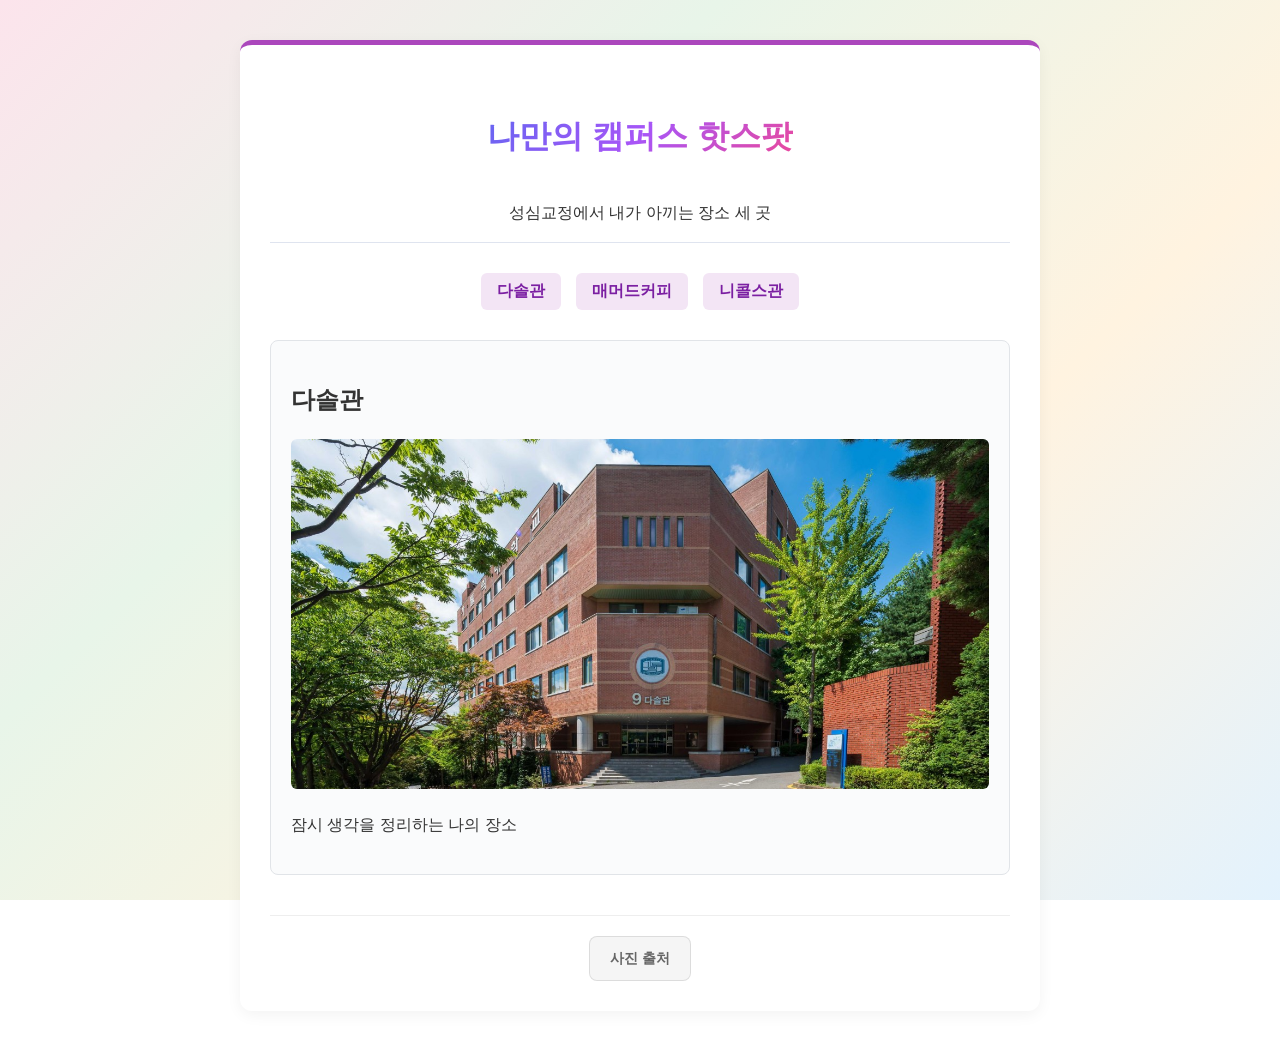
==== week4/index.html @ 9f21d242 "4주차 및 5주차 업로드" ====
<!DOCTYPE html>
<html lang="ko">
<head>
    <meta charset="utf-8">
    <meta name="viewport" content="width=device-width, initial-scale=1">
    <title>나만의 캠퍼스 핫스팟</title>
    <link rel="stylesheet" href="styles.css">
    <style>
      /* 
        
        세 장소의 내용이 HTML에 모두 작성되어 있으므로, 
        기본적으로 .place-panel 클래스를 가진 요소들을 숨기고(.place-panel { display: none; }),
        .active 클래스가 붙은 패널만 화면에 보이도록(.place-panel.active { display: block; }) 설정합니다.
      */
      .place-panel { display: none; }
      .place-panel.active { display: block; }
    </style>
</head>
<body class="page-home">
    <div class="page">
        <header>
            <!-- 
               
              모바일 화면 환경에서 화면 넘침을 방지하고 가독성을 높이기 위해 
              햄버거 메뉴 및 반응형 내비게이션 영역을 배치했습니다.
            -->
            <div class="mobile-menu-container">
                <div class="hamburger-box" id="hamburger-btn" aria-label="메뉴 열기">
                    <span></span>
                    <span></span>
                    <span></span>
                </div>
                <ul class="mobile-dropdown" id="mobile-dropdown">
                    <!-- 모바일 드롭다운 메뉴 (다솔관, 매머드커피, 니콜스관 연결) -->
                    <li><a href="#" data-place="dasol">다솔관</a></li>
                    <li><a href="#" data-place="mammoth">매머드커피</a></li>
                    <li><a href="#" data-place="nichols">니콜스관</a></li>
                </ul>
            </div>

            <!--  가톨릭대학교 성심교정의 애정 어린 세 장소 소개 -->
            <h1>나만의 캠퍼스 핫스팟</h1>
            <p>성심교정에서 내가 아끼는 장소 세 곳</p>
        </header>

        <!-- 데스크탑용 버튼 내비게이션 영역 -->
        <nav aria-label="캠퍼스 핫스팟 선택">
            <button type="button" data-place="dasol">다솔관</button>
            <button type="button" data-place="mammoth">매머드커피</button>
            <button type="button" data-place="nichols">니콜스관</button>
        </nav>

        <main>
            <!--  첫 번째 장소: 다솔관 (생각을 정리하는 장소) -->
            <div id="dasol" class="place-panel active">
                <article class="place-card">
                    <h2>다솔관</h2>
                    <img src="images/dasol.jpg" alt="다솔관 풍경">
                    <p>잠시 생각을 정리하는 나의 장소</p>
                </article>
            </div>

            <!--  두 번째 장소: 매머드커피 (카페인 충전과 활력소) -->
            <div id="mammoth" class="place-panel">
                <article class="place-card">
                    <h2>매머드커피</h2>
                    <img src="images/mammoth.jpg" alt="매머드커피 매장 전경">
                    <p>수업 전후 카페인 충전과 활력을 주는 필수 코스</p>
                </article>
            </div>

            <!--  세 번째 장소: 니콜스관 (강의실과 학과 사무실이 모인 중심 공간) -->
            <div id="nichols" class="place-panel">
                <article class="place-card">
                    <h2>니콜스관</h2>
                    <img src="images/nichols.jpg" alt="니콜스관 전경">
                    <p>다양한 강의실과 학과 사무실이 모여 있는 중심 공간</p>
                </article>
            </div>
        </main>

        <footer>
            <!-- 네모난 박스 형태의 사진 출처 링크 (JavaScript를 통해 장소별 네이버 지도 링크로 연동됨) -->
            <a href="https://naver.me/5bVjQ4lj" target="_blank" class="source-link" id="source-box">사진 출처</a>
        </footer>
    </div>

    <script>
        const panels = document.querySelectorAll(".place-panel");
        const buttons = document.querySelectorAll("[data-place]"); // 데스크탑 버튼 + 모바일 드롭다운 링크 모두 포함
        const sourceBox = document.getElementById("source-box");
        const hamburgerBtn = document.getElementById("hamburger-btn");
        const mobileMenuContainer = document.querySelector(".mobile-menu-container");

        //  각 장소별 고유 ID와 정확히 매칭되는 네이버 지도 링크 주소 데이터
        const sources = {
            "dasol": "https://naver.me/5bVjQ4lj",     // 다솔관 지도 링크
            "mammoth": "https://naver.me/F2Z99wOu", // 매머드커피 지도 링크
            "nichols": "https://naver.me/xVGFQF3f"  // 니콜스관 지도 링크
        };

        //  설명과 화면 구성을 바꾸는 핵심 함수
        function showPlace(id) {
            // 1.선택된 패널만 보이게 하고 나머지는 숨김 처리하는 로직
            for (const panel of panels) {
                if (panel.id === id) {
                    panel.style.display = "block";
                } else {
                    panel.style.display = "none";
                }
            }

            // 2. 바디 테마 클래스 변경 (장소별 배경색 변경 연동)
            document.body.className = "page-" + id;

            // 3.  하단 네모 박스의 지도 링크 주소(href)를 장소에 맞게 변경
            if (sources[id]) {
                sourceBox.href = sources[id];
            }

            // 4.  모바일 메뉴가 열려있을 때 장소를 선택하면 자동으로 메뉴가 닫히도록 처리
            mobileMenuContainer.classList.remove("active");
        }

        // 버튼 클릭 이벤트를 받아 `showPlace` 함수에 전달하는 코드
        for (const button of buttons) {
            button.addEventListener("click", function (e) {
                e.preventDefault(); // 모바일 a태그 기본 동작(페이지 깜빡임 등) 방지
                showPlace(button.dataset.place);
            });
        }

        // 햄버거 아이콘 클릭 시 모바일 메뉴 토글 (열고 닫기)
        hamburgerBtn.addEventListener("click", function () {
            mobileMenuContainer.classList.toggle("active");
        });

        // 화면의 다른 곳을 누르면 모바일 메뉴가 자연스럽게 닫히도록 설정
        document.addEventListener("click", function (e) {
            if (!mobileMenuContainer.contains(e.target)) {
                mobileMenuContainer.classList.remove("active");
            }
        });
    </script>
</body>
</html>
---- week4/styles.css ----
/* ==========================
   1. 공통 기본 및 레이아웃 스타일
   ========================== */
* { box-sizing: border-box; }

body {
    margin: 0;
    font-family: -apple-system, BlinkMacSystemFont, "Segoe UI", Roboto, "Helvetica Neue", Arial, sans-serif;
    line-height: 1.6;
    background-color: #f4f6f9;
    color: #333333;
}

.page {
    max-width: 800px;
    margin: 40px auto;
    padding: 30px;
    background-color: #ffffff;
    border-radius: 12px;
    box-shadow: 0 4px 15px rgba(0, 0, 0, 0.05);
}

header {
    text-align: center;
    margin-bottom: 30px;
    position: relative;
    padding-top: 15px;
    border-bottom: 1px solid #dfe4ef;
}

header h1 {
    background: linear-gradient(135deg, #6366f1, #a855f7, #ec4899);
    -webkit-background-clip: text;
    -webkit-text-fill-color: transparent;
    display: inline-block;
}

nav {
    display: flex;
    justify-content: center;
    gap: 15px;
    margin-bottom: 30px;
}

nav button {
    border: none;
    cursor: pointer;
    text-decoration: none;
    font-weight: bold;
    font-size: 1rem;
    padding: 8px 16px;
    border-radius: 6px;
    transition: background 0.2s;
}

/* 단일 페이지 패널 기본 스타일 (숨김 처리) */
.place-panel {
    display: none;
}
.place-panel.active {
    display: block;
}

.place-card {
    padding: 20px;
    margin-bottom: 20px;
    border-radius: 8px;
    background-color: #fafbfc;
    border: 1px solid #e1e4e8;
    transition: transform 0.2s ease, box-shadow 0.2s ease;
}
.place-card:hover {
    transform: translateY(-3px);
    box-shadow: 0 6px 15px rgba(0, 0, 0, 0.05);
}

.place-card img {
    width: 100%;
    max-height: 350px;
    object-fit: cover;
    border-radius: 6px;
}

footer {
    text-align: center;
    margin-top: 40px;
    font-size: 0.9rem;
    padding-top: 20px;
    border-top: 1px solid #eee;
    color: #666;
}


/* ==========================
   2. 페이지별 네 가지 분위기 (테마 및 배경 색상)
   ========================== */

/* 홈 화면 (메인) */
body.page-home {
    background: linear-gradient(135deg, #fce4ec 0%, #e8f5e9 33%, #fff3e0 66%, #e3f2fd 100%);
    background-attachment: fixed;
}
body.page-home .page { border-top: 5px solid #ab47bc; }
body.page-home nav button { background-color: #f3e5f5; color: #7b1fa2; }
body.page-home nav button:hover { background-color: #e1bee7; }

/* 다솔관 테마 (다크모드) */
body.page-dasol {
    background-color: #1a202c;
    color: #e2e8f0;
}
body.page-dasol .page {
    background-color: #2d3748;
    border-top: 5px solid #4a5568;
    color: #f7fafc;
}
body.page-dasol .place-card { background: #1a202c; border-color: #4a5568; }
body.page-dasol nav button { background-color: #4a5568; color: #e2e8f0; }
body.page-dasol nav button:hover { background-color: #718096; }
body.page-dasol footer { color: #a0aec0; border-top-color: #4a5568; }

/* 매머드커피 테마 (하늘색 그라데이션) */
body.page-mammoth {
    background: linear-gradient(135deg, #e0f2fe, #bae6fd, #7dd3fc);
    background-attachment: fixed;
    min-height: 100vh;
}
body.page-mammoth .page { border-top: 5px solid #00bcd4; }
body.page-mammoth .place-card { 
    background-color: rgba(255, 255, 255, 0.9); 
    backdrop-filter: blur(5px); 
    border-color: #bae6fd; 
}
body.page-mammoth nav button { background-color: #e0f7fa; color: #00838f; }
body.page-mammoth nav button:hover { background-color: #b2ebf2; }

/* 니콜스관 테마 (초록빛) */
body.page-nichols { background-color: #e6f4ea; }
body.page-nichols .page { border-top: 5px solid #137333; }
body.page-nichols .place-card { background: #f1f8f4; border-color: #cce8d8; }
body.page-nichols nav button { background-color: #ceead6; color: #137333; }
body.page-nichols nav button:hover { background-color: #a8dab5; }
/* ==========================
   사진 출처 네모 박스 스타일
   ========================== */
/* ==========================
   사진 출처 네모 박스 스타일
   ========================== */
footer {
    text-align: center;
    margin-top: 40px;
    padding-top: 20px;
    border-top: 1px solid #eee;
}

/* "사진 출처" 텍스트를 없애고 링크 자체를 네모난 박스로 만듦 */
footer a.source-link {
    display: inline-block;
    padding: 10px 20px;
    background-color: rgba(0, 0, 0, 0.04);
    border: 1px solid rgba(0, 0, 0, 0.1);
    border-radius: 8px; /* 모서리가 둥근 네모 박스 */
    color: inherit;
    text-decoration: none;
    font-size: 0./* ==========================
   1. 공통 기본 및 레이아웃 스타일
   ========================== */
* { box-sizing: border-box; }

body {
    margin: 0;
    font-family: -apple-system, BlinkMacSystemFont, "Segoe UI", Roboto, "Helvetica Neue", Arial, sans-serif;
    line-height: 1.6;
    background-color: #f4f6f9;
    color: #333333;
}

.page {
    max-width: 800px;
    margin: 40px auto;
    padding: 30px;
    background-color: #ffffff;
    border-radius: 12px;
    box-shadow: 0 4px 15px rgba(0, 0, 0, 0.05);
}

header {
    text-align: center;
    margin-bottom: 30px;
    position: relative;
    padding-top: 15px;
    border-bottom: 1px solid #dfe4ef;
}

header h1 {
    background: linear-gradient(135deg, #6366f1, #a855f7, #ec4899);
    -webkit-background-clip: text;
    -webkit-text-fill-color: transparent;
    display: inline-block;
}

nav {
    display: flex;
    justify-content: center;
    gap: 15px;
    margin-bottom: 30px;
}

nav button {
    border: none;
    cursor: pointer;
    text-decoration: none;
    font-weight: bold;
    font-size: 1rem;
    padding: 8px 16px;
    border-radius: 6px;
    transition: background 0.2s;
}

/* 단일 페이지 패널 기본 스타일 (숨김 처리) */
.place-panel {
    display: none;
}
.place-panel.active {
    display: block;
}

.place-card {
    padding: 20px;
    margin-bottom: 20px;
    border-radius: 8px;
    background-color: #fafbfc;
    border: 1px solid #e1e4e8;
    transition: transform 0.2s ease, box-shadow 0.2s ease;
}
.place-card:hover {
    transform: translateY(-3px);
    box-shadow: 0 6px 15px rgba(0, 0, 0, 0.05);
}

.place-card img {
    width: 100%;
    max-height: 350px;
    object-fit: cover;
    border-radius: 6px;
}

footer {
    text-align: center;
    margin-top: 40px;
    font-size: 0.9rem;
    padding-top: 20px;
    border-top: 1px solid #eee;
    color: #666;
}


/* ==========================
   2. 페이지별 네 가지 분위기 (테마 및 배경 색상)
   ========================== */

/* 홈 화면 (메인) */
body.page-home {
    background: linear-gradient(135deg, #fce4ec 0%, #e8f5e9 33%, #fff3e0 66%, #e3f2fd 100%);
    background-attachment: fixed;
}
body.page-home .page { border-top: 5px solid #ab47bc; }
body.page-home nav button { background-color: #f3e5f5; color: #7b1fa2; }
body.page-home nav button:hover { background-color: #e1bee7; }

/* 다솔관 테마 (다크모드) */
body.page-dasol {
    background-color: #1a202c;
    color: #e2e8f0;
}
body.page-dasol .page {
    background-color: #2d3748;
    border-top: 5px solid #4a5568;
    color: #f7fafc;
}
body.page-dasol .place-card { background: #1a202c; border-color: #4a5568; }
body.page-dasol nav button { background-color: #4a5568; color: #e2e8f0; }
body.page-dasol nav button:hover { background-color: #718096; }
body.page-dasol footer { color: #a0aec0; border-top-color: #4a5568; }

/* 매머드커피 테마 (하늘색 그라데이션) */
body.page-mammoth {
    background: linear-gradient(135deg, #e0f2fe, #bae6fd, #7dd3fc);
    background-attachment: fixed;
    min-height: 100vh;
}
body.page-mammoth .page { border-top: 5px solid #00bcd4; }
body.page-mammoth .place-card { 
    background-color: rgba(255, 255, 255, 0.9); 
    backdrop-filter: blur(5px); 
    border-color: #bae6fd; 
}
body.page-mammoth nav button { background-color: #e0f7fa; color: #00838f; }
body.page-mammoth nav button:hover { background-color: #b2ebf2; }

/* 니콜스관 테마 (초록빛) */
body.page-nichols { background-color: #e6f4ea; }
body.page-nichols .page { border-top: 5px solid #137333; }
body.page-nichols .place-card { background: #f1f8f4; border-color: #cce8d8; }
body.page-nichols nav button { background-color: #ceead6; color: #137333; }
body.page-nichols nav button:hover { background-color: #a8dab5; }


/* ==========================
   3. 사진 출처 네모 박스 스타일
   ========================== */
footer a.source-link {
    display: inline-block;
    padding: 10px 20px;
    background-color: rgba(0, 0, 0, 0.04);
    border: 1px solid rgba(0, 0, 0, 0.1);
    border-radius: 8px;
    color: inherit;
    text-decoration: none;
    font-size: 0.95rem;
    font-weight: bold;
    transition: all 0.2s ease;
}

footer a.source-link:hover {
    background-color: rgba(0, 0, 0, 0.08);
    transform: translateY(-2px);
}

/* 다크모드(다솔관 페이지)일 때 박스 색상 맞춤 */
body.page-dasol footer a.source-link {
    background-color: rgba(255, 255, 255, 0.06);
    border-color: rgba(255, 255, 255, 0.15);
    color: #e2e8f0;
}

body.page-dasol footer a.source-link:hover {
    background-color: rgba(255, 255, 255, 0.12);
}


/* ==========================
   4. 모바일 메뉴 컨테이너 (기본: 데스크탑에서는 완전히 숨김)
   ========================== */
.mobile-menu-container { 
    display: none !important; 
}

@media screen and (max-width: 600px) and (hover: none) and (pointer: coarse) {
    .mobile-menu-container {
        display: block !important;
        position: relative;
        margin-bottom: 15px;
    }

    /* 모바일에서는 데스크탑용 가로 버튼 숨기기 */
    nav[aria-label="캠퍼스 핫스팟 선택"] {
        display: none !important; 
    }

    .page {
        width: 95%;
        margin: 15px auto;
        padding: 15px;
        box-shadow: none;
    }

    header {
        padding-top: 0;
        text-align: left;
    }

    .hamburger-box {
        width: 32px;
        height: 26px;
        cursor: pointer;
        display: flex;
        flex-direction: column;
        justify-content: space-between;
        background: #ffffff;
        border: 1px solid #d1d5db;
        border-radius: 4px;
        padding: 5px;
    }

    .hamburger-box span {
        display: block;
        height: 3px;
        width: 100%;
        background-color: #374151;
        border-radius: 2px;
    }

    .mobile-dropdown {
        display: none;
        position: absolute;
        top: 35px;
        left: 0;
        background-color: #ffffff;
        border: 1px solid #d1d5db;
        box-shadow: 0 4px 10px rgba(0, 0, 0, 0.1);
        list-style: none;
        padding: 0;
        margin: 0;
        width: 130px;
        border-radius: 6px;
        z-index: 100;
    }

    .mobile-dropdown li a {
        display: block;
        padding: 10px 14px;
        text-decoration: none;
        color: #1f2937;
        font-size: 14px;
        border-bottom: 1px solid #f3f4f6;
    }

    .mobile-dropdown li:last-child a { border-bottom: none; }
    .mobile-dropdown li a:hover { background-color: #f3f4f6; color: #a855f7; }

    .mobile-menu-container.active .mobile-dropdown { display: block !important; }
};
    font-weight: bold;
    transition: all 0.2s ease;
}

footer a.source-link:hover {
    background-color: rgba(0, 0, 0, 0.08);
    transform: translateY(-2px); /* 마우스 올렸을 때 살짝 떠오르는 효과 */
}
/* ==========================
   모바일 화면에서의 내비게이션(버튼) 스타일 보완
   ========================== */
@media screen and (max-width: 600px) and (hover: none) and (pointer: coarse) {
    /* 모바일에서는 기본 가로 버튼 네비게이션을 숨기고 햄버거 메뉴를 사용합니다 */
    nav[aria-label="캠퍼스 핫스팟 선택"] {
        display: none !important; 
    }
}
/* 다크모드(다솔관 페이지)일 때 박스 색상 맞춤 */
body.page-dasol footer a.source-link {
    background-color: rgba(255, 255, 255, 0.06);
    border-color: rgba(255, 255, 255, 0.15);
    color: #e2e8f0;
}

body.page-dasol footer a.source-link:hover {
    background-color: rgba(255, 255, 255, 0.12);
}

/* 다크모드(다솔관 페이지)일 때 박스 색상 맞춤 */
body.page-dasol footer a.source-link {
    background-color: rgba(255, 255, 255, 0.06);
    border-color: rgba(255, 255, 255, 0.15);
    color: #e2e8f0;
}

body.page-dasol footer a.source-link:hover {
    background-color: rgba(255, 255, 255, 0.12);
}
/* ==========================
   모바일 메뉴 컨테이너 (기본: 데스크탑에서는 완전히 숨김)
   ========================== */
.mobile-menu-container { 
    display: none !important; 
}

/* ==========================
   모바일(터치 기기) 화면에서만 보이도록 설정
   ========================== */
@media screen and (max-width: 600px) and (hover: none) and (pointer: coarse) {
    .mobile-menu-container {
        display: block !important;
        position: relative;
        margin-bottom: 15px;
    }

    /* 모바일에서는 데스크탑용 가로 버튼 숨기기 */
    nav[aria-label="캠퍼스 핫스팟 선택"] {
        display: none !important; 
    }

    .page {
        width: 95%;
        margin: 15px auto;
        padding: 15px;
        box-shadow: none;
    }

    header {
        padding-top: 0;
        text-align: left;
    }

    .hamburger-box {
        width: 32px;
        height: 26px;
        cursor: pointer;
        display: flex;
        flex-direction: column;
        justify-content: space-between;
        background: #ffffff;
        border: 1px solid #d1d5db;
        border-radius: 4px;
        padding: 5px;
    }

    .hamburger-box span {
        display: block;
        height: 3px;
        width: 100%;
        background-color: #374151;
        border-radius: 2px;
    }

    .mobile-dropdown {
        display: none;
        position: absolute;
        top: 35px;
        left: 0;
        background-color: #ffffff;
        border: 1px solid #d1d5db;
        box-shadow: 0 4px 10px rgba(0, 0, 0, 0.1);
        list-style: none;
        padding: 0;
        margin: 0;
        width: 130px;
        border-radius: 6px;
        z-index: 100;
    }

    .mobile-dropdown li a {
        display: block;
        padding: 10px 14px;
        text-decoration: none;
        color: #1f2937;
        font-size: 14px;
        border-bottom: 1px solid #f3f4f6;
    }

    .mobile-dropdown li:last-child a { border-bottom: none; }
    .mobile-dropdown li a:hover { background-color: #f3f4f6; color: #a855f7; }

    .mobile-menu-container.active .mobile-dropdown { display: block !important; }
}
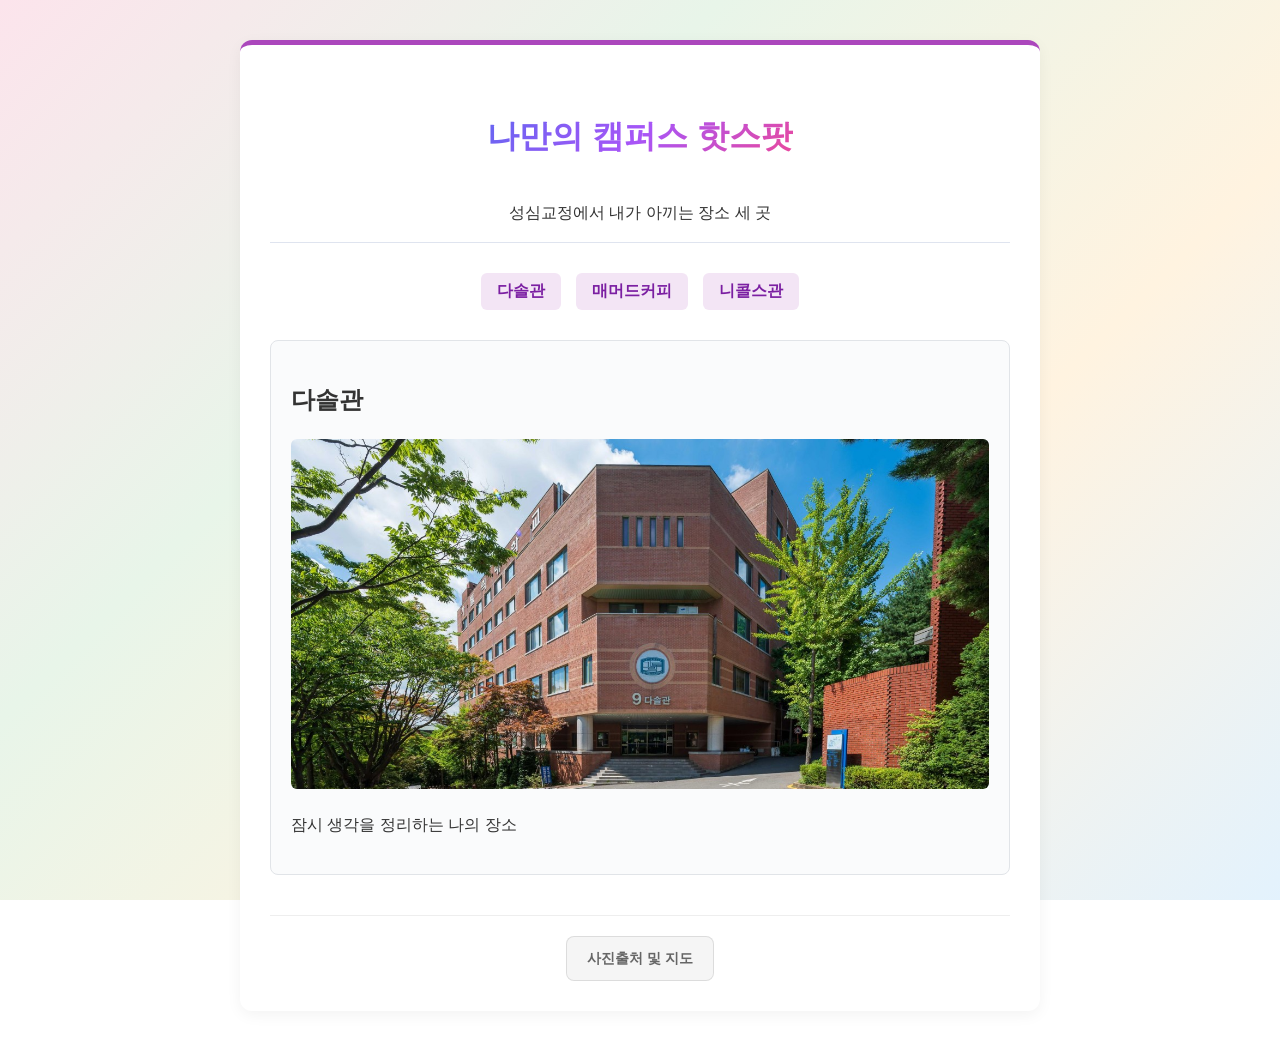
==== commit 3802386f: "수정" ====
--- a/week4/index.html
+++ b/week4/index.html
@@ -81,7 +81,7 @@
 
         <footer>
             <!-- 네모난 박스 형태의 사진 출처 링크 (JavaScript를 통해 장소별 네이버 지도 링크로 연동됨) -->
-            <a href="https://naver.me/5bVjQ4lj" target="_blank" class="source-link" id="source-box">사진 출처</a>
+            <a href="https://naver.me/5bVjQ4lj" target="_blank" class="source-link" id="source-box">사진출처 및 지도</a>
         </footer>
     </div>
 
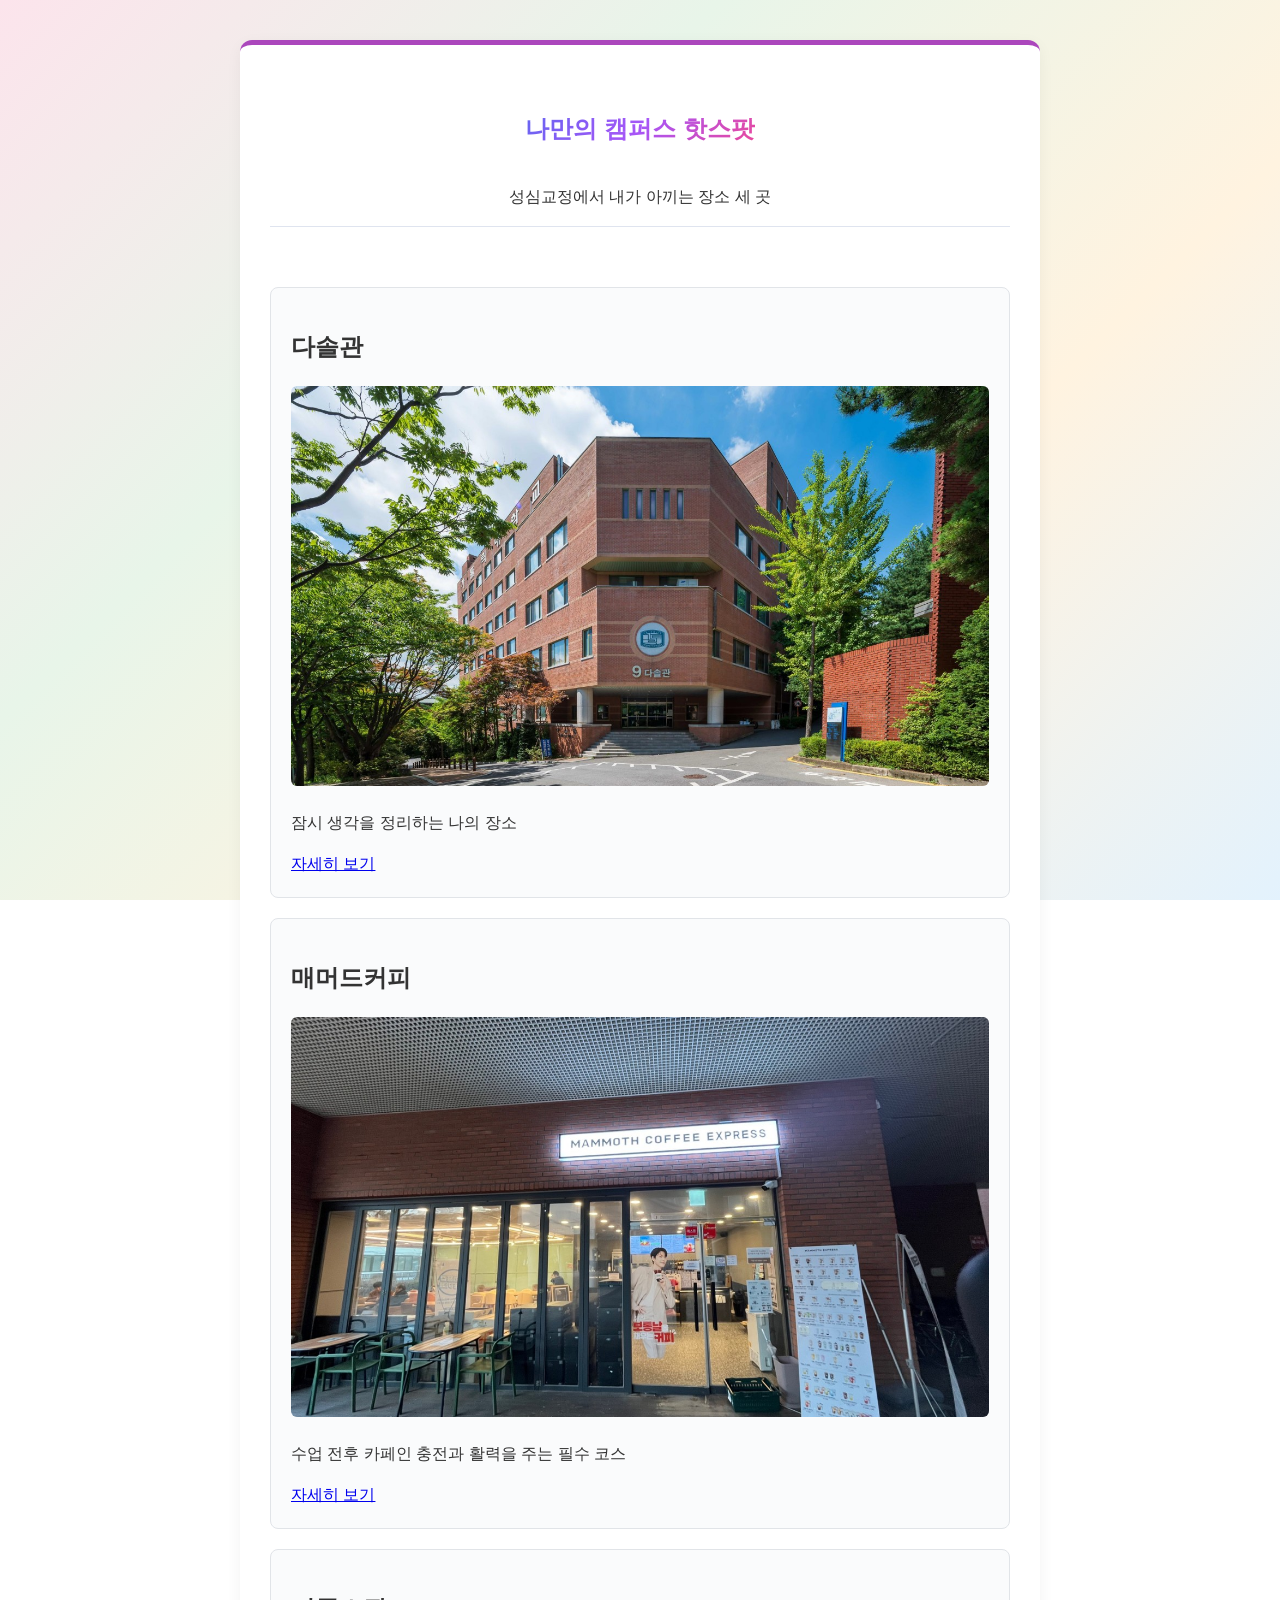
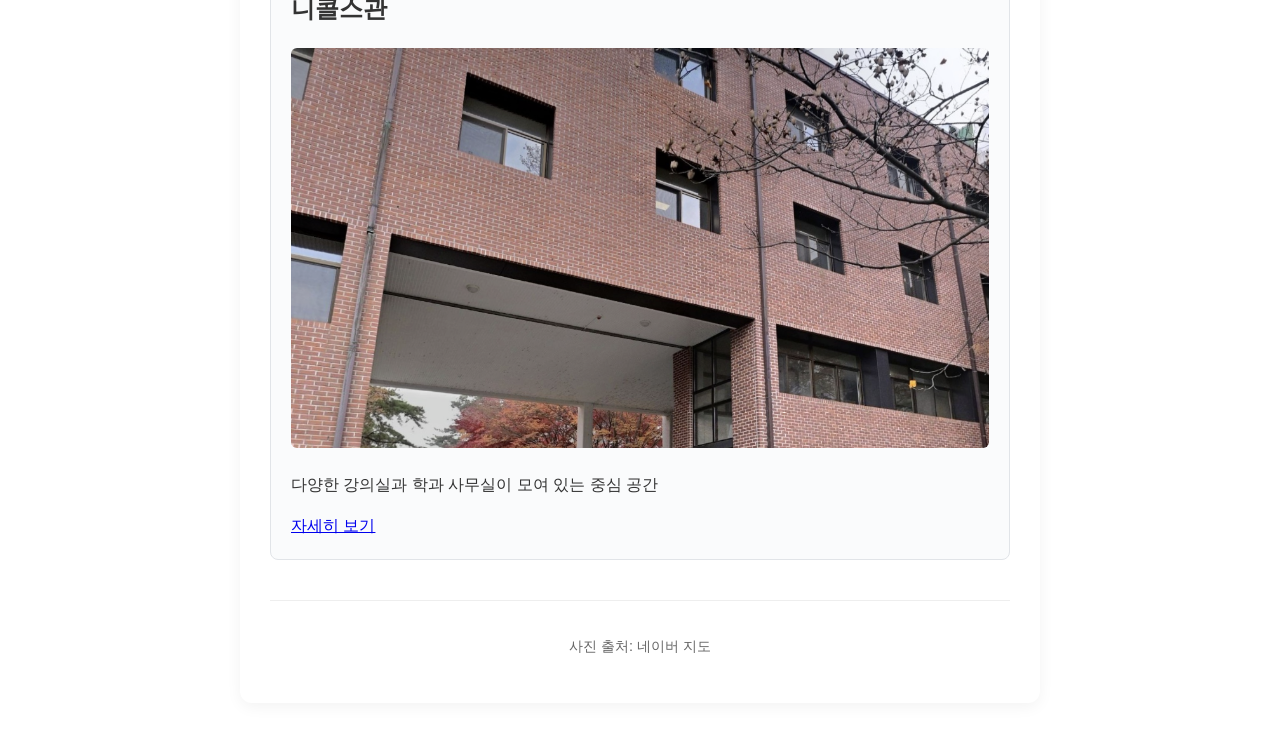
==== commit 2a539048: "Organize weekly campus hotspot pages Co-authored-by: Copilot <223556219+Copilot@users.noreply.github" ====
--- a/week4/index.html
+++ b/week4/index.html
@@ -1,146 +1,525 @@
 <!DOCTYPE html>
 <html lang="ko">
 <head>
-    <meta charset="utf-8">
-    <meta name="viewport" content="width=device-width, initial-scale=1">
-    <title>나만의 캠퍼스 핫스팟</title>
-    <link rel="stylesheet" href="styles.css">
-    <style>
-      /* 
-        
-        세 장소의 내용이 HTML에 모두 작성되어 있으므로, 
-        기본적으로 .place-panel 클래스를 가진 요소들을 숨기고(.place-panel { display: none; }),
-        .active 클래스가 붙은 패널만 화면에 보이도록(.place-panel.active { display: block; }) 설정합니다.
-      */
-      .place-panel { display: none; }
-      .place-panel.active { display: block; }
-    </style>
+<meta charset="utf-8">
+<meta name="viewport" content="width=device-width, initial-scale=1">
+<title>나만의 캠퍼스 핫스팟</title>
+<style>
+/* ==========================
+   1. 공통 기본 및 레이아웃 스타일
+   ========================== */
+* { box-sizing: border-box; }
+
+body {
+    margin: 0;
+    font-family: -apple-system, BlinkMacSystemFont, "Segoe UI", Roboto, "Helvetica Neue", Arial, sans-serif;
+    line-height: 1.6;
+    background-color: #f4f6f9;
+    color: #333333;
+}
+
+.page {
+    max-width: 800px;
+    margin: 40px auto;
+    padding: 30px;
+    background-color: #ffffff;
+    border-radius: 12px;
+    box-shadow: 0 4px 15px rgba(0, 0, 0, 0.05);
+}
+
+header {
+    text-align: center;
+    margin-bottom: 30px;
+    position: relative;
+    padding-top: 15px;
+    border-bottom: 1px solid #dfe4ef;
+}
+
+header h1 {
+    background: linear-gradient(135deg, #6366f1, #a855f7, #ec4899);
+    -webkit-background-clip: text;
+    -webkit-text-fill-color: transparent;
+    display: inline-block;
+}
+
+/* 데스크탑용 '처음으로' 버튼 */
+.desktop-home-btn {
+    position: absolute;
+    top: 0;
+    left: 0;
+    padding: 8px 14px;
+    background-color: #a855f7;
+    color: #ffffff;
+    border-radius: 6px;
+    text-decoration: none;
+    font-size: 14px;
+    font-weight: bold;
+    transition: background 0.2s;
+}
+.desktop-home-btn:hover { background-color: #9333ea; }
+
+/* 모바일 메뉴 (기본 숨김) */
+.mobile-menu-container { display: none; }
+
+nav {
+    display: flex;
+    justify-content: center;
+    gap: 15px;
+    margin-bottom: 30px;
+}
+
+nav a {
+    text-decoration: none;
+    font-weight: bold;
+    padding: 8px 16px;
+    border-radius: 6px;
+    transition: background 0.2s;
+}
+
+.panel, .place-card {
+    padding: 20px;
+    margin-bottom: 20px;
+    border-radius: 8px;
+    background-color: #fafbfc;
+    border: 1px solid #e1e4e8;
+}
+
+.place-card {
+    transition: transform 0.2s ease, box-shadow 0.2s ease;
+}
+.place-card:hover {
+    transform: translateY(-3px);
+    box-shadow: 0 6px 15px rgba(0, 0, 0, 0.05);
+}
+
+.panel img, figure img, main img {
+    width: 100%;
+    max-height: 400px;
+    object-fit: cover;
+    border-radius: 6px;
+}
+
+.action {
+    display: inline-block;
+    padding: 0.8rem 1.4rem;
+    color: white;
+    text-decoration: none;
+    border-radius: 4px;
+    font-weight: bold;
+    background-color: #2b6cb0;
+}
+.action:hover { background-color: #2c5282; }
+
+footer {
+    text-align: center;
+    margin-top: 40px;
+    font-size: 0.9rem;
+    padding-top: 20px;
+    border-top: 1px solid #eee;
+    color: #666;
+}
+
+
+/* ==========================
+   2. 페이지별 네 가지 분위기 (테마)
+   ========================== */
+body.page-home {
+    background: linear-gradient(135deg, #fce4ec 0%, #e8f5e9 33%, #fff3e0 66%, #e3f2fd 100%);
+    background-attachment: fixed;
+}
+body.page-home .page { border-top: 5px solid #ab47bc; }
+body.page-home nav a { background-color: #f3e5f5; color: #7b1fa2; }
+
+body.page-dasol {
+    background-color: #1a202c;
+    color: #e2e8f0;
+}
+body.page-dasol .page {
+    background-color: #2d3748;
+    border-top: 5px solid #4a5568;
+    color: #f7fafc;
+}
+body.page-dasol .desktop-home-btn { background-color: #4a5568; color: #e2e8f0; }
+body.page-dasol .desktop-home-btn:hover { background-color: #718096; }
+body.page-dasol .panel, body.page-dasol .place-card { background: #1a202c; border-color: #4a5568; }
+body.page-dasol nav a { background-color: #4a5568; color: #e2e8f0; }
+body.page-dasol footer { color: #a0aec0; border-top-color: #4a5568; }
+
+body.page-mammoth {
+    background: linear-gradient(135deg, #e0f2fe, #bae6fd, #7dd3fc);
+    background-attachment: fixed;
+    min-height: 100vh;
+}
+body.page-mammoth .page { border-top: 5px solid #00bcd4; }
+body.page-mammoth .desktop-home-btn { background-color: #0288d1; color: #fff; }
+body.page-mammoth .desktop-home-btn:hover { background-color: #0369a1; }
+body.page-mammoth .panel, body.page-mammoth .place-card {
+    background-color: rgba(255, 255, 255, 0.9);
+    backdrop-filter: blur(5px);
+    border-color: #bae6fd;
+}
+body.page-mammoth nav a { background-color: #e0f7fa; color: #00838f; }
+body.page-mammoth .action { background-color: #0288d1; }
+body.page-mammoth .action:hover { background-color: #0369a1; }
+
+body.page-nichols { background-color: #e6f4ea; }
+body.page-nichols .page { border-top: 5px solid #137333; }
+body.page-nichols .desktop-home-btn { background-color: #ceead6; color: #137333; }
+body.page-nichols .desktop-home-btn:hover { background-color: #a8dab5; }
+body.page-nichols .panel { background: #f1f8f4; border-color: #cce8d8; }
+body.page-nichols nav a { background-color: #ceead6; color: #137333; }
+body.page-nichols .action { background-color: #137333; }
+body.page-nichols .action:hover { background-color: #0d5224; }
+
+
+/* ==========================
+   3. 모바일(터치 기기) 전용 디자인
+   ========================== */
+@media screen and (max-width: 600px) and (hover: none) and (pointer: coarse) {
+    .page {
+        width: 95%;
+        margin: 15px auto;
+        padding: 15px;
+        box-shadow: none;
+    }
+
+    header {
+        padding-top: 0;
+        text-align: left;
+    }
+
+    .desktop-home-btn { display: none !important; }
+
+    .mobile-menu-container {
+        display: block !important;
+        position: relative;
+        margin-bottom: 15px;
+    }
+
+    .hamburger-box {
+        width: 32px;
+        height: 26px;
+        cursor: pointer;
+        display: flex;
+        flex-direction: column;
+        justify-content: space-between;
+        background: #ffffff;
+        border: 1px solid #d1d5db;
+        border-radius: 4px;
+        padding: 5px;
+    }
+
+    .hamburger-box span {
+        display: block;
+        height: 3px;
+        width: 100%;
+        background-color: #374151;
+        border-radius: 2px;
+    }
+
+    .mobile-dropdown {
+        display: none;
+        position: absolute;
+        top: 35px;
+        left: 0;
+        background-color: #ffffff;
+        border: 1px solid #d1d5db;
+        box-shadow: 0 4px 10px rgba(0, 0, 0, 0.1);
+        list-style: none;
+        padding: 0;
+        margin: 0;
+        width: 130px;
+        border-radius: 6px;
+        z-index: 100;
+    }
+
+    .mobile-dropdown li a {
+        display: block;
+        padding: 10px 14px;
+        text-decoration: none;
+        color: #1f2937;
+        font-size: 14px;
+        border-bottom: 1px solid #f3f4f6;
+    }
+
+    .mobile-dropdown li:last-child a { border-bottom: none; }
+    .mobile-dropdown li a:hover { background-color: #f3f4f6; color: #a855f7; }
+
+    .mobile-menu-container.active .mobile-dropdown { display: block !important; }
+
+    h1 { font-size: 1.6rem; }
+    h2 { font-size: 1.25rem; }
+
+    nav {
+        flex-direction: column;
+        gap: 8px;
+    }
+
+    nav a {
+        display: block;
+        text-align: center;
+        padding: 10px;
+    }
+
+    .panel, .place-card {
+        padding: 15px;
+        margin: 1rem 0;
+    }
+
+    .action {
+        display: block;
+        width: 100%;
+        text-align: center;
+        padding: 0.9rem 0;
+        margin-top: 0.8rem;
+    }
+
+}
+/* ==========================
+   4. 출처 링크 박스 스타일
+   ========================== */
+footer a.source-link {
+    display: inline-block;
+    padding: 6px 14px;
+    margin-top: 8px;
+    background-color: rgba(0, 0, 0, 0.04);
+    border: 1px solid rgba(0, 0, 0, 0.08);
+    border-radius: 6px;
+    color: inherit;
+    text-decoration: none;
+    font-size: 0.85rem;
+    transition: all 0.2s ease;
+}
+
+footer a.source-link:hover {
+    background-color: rgba(0, 0, 0, 0.08);
+    transform: translateY(-1px);
+}
+
+/* 다크모드(다솔관 페이지 등) 대응 */
+body.page-dasol footer a.source-link {
+    background-color: rgba(255, 255, 255, 0.06);
+    border-color: rgba(255, 255, 255, 0.12);
+}
+
+body.page-dasol footer a.source-link:hover {
+    background-color: rgba(255, 255, 255, 0.12);
+}
+
+/* 하나의 HTML에서 화면을 전환하기 위한 추가 스타일 */
+.view[hidden] { display: none !important; }
+.view { display: flow-root; }
+@media screen and (max-width: 600px) and (hover: none) and (pointer: coarse) {
+  .mobile-menu-container .mobile-dropdown { flex-direction: column; }
+}
+
+/* 찾아가는 길 지도 미리보기 */
+.route-map { display:block; width:100%; max-width:430px; height:auto; max-height:none; object-fit:contain; margin:12px auto 16px; border-radius:8px; border:1px solid rgba(120,130,145,.25); }
+</style>
 </head>
 <body class="page-home">
-    <div class="page">
-        <header>
-            <!-- 
-               
-              모바일 화면 환경에서 화면 넘침을 방지하고 가독성을 높이기 위해 
-              햄버거 메뉴 및 반응형 내비게이션 영역을 배치했습니다.
-            -->
-            <div class="mobile-menu-container">
-                <div class="hamburger-box" id="hamburger-btn" aria-label="메뉴 열기">
-                    <span></span>
-                    <span></span>
-                    <span></span>
-                </div>
-                <ul class="mobile-dropdown" id="mobile-dropdown">
-                    <!-- 모바일 드롭다운 메뉴 (다솔관, 매머드커피, 니콜스관 연결) -->
-                    <li><a href="#" data-place="dasol">다솔관</a></li>
-                    <li><a href="#" data-place="mammoth">매머드커피</a></li>
-                    <li><a href="#" data-place="nichols">니콜스관</a></li>
-                </ul>
-            </div>
-
-            <!--  가톨릭대학교 성심교정의 애정 어린 세 장소 소개 -->
-            <h1>나만의 캠퍼스 핫스팟</h1>
-            <p>성심교정에서 내가 아끼는 장소 세 곳</p>
-        </header>
-
-        <!-- 데스크탑용 버튼 내비게이션 영역 -->
-        <nav aria-label="캠퍼스 핫스팟 선택">
-            <button type="button" data-place="dasol">다솔관</button>
-            <button type="button" data-place="mammoth">매머드커피</button>
-            <button type="button" data-place="nichols">니콜스관</button>
-        </nav>
-
-        <main>
-            <!--  첫 번째 장소: 다솔관 (생각을 정리하는 장소) -->
-            <div id="dasol" class="place-panel active">
-                <article class="place-card">
-                    <h2>다솔관</h2>
-                    <img src="images/dasol.jpg" alt="다솔관 풍경">
-                    <p>잠시 생각을 정리하는 나의 장소</p>
-                </article>
-            </div>
-
-            <!--  두 번째 장소: 매머드커피 (카페인 충전과 활력소) -->
-            <div id="mammoth" class="place-panel">
-                <article class="place-card">
-                    <h2>매머드커피</h2>
-                    <img src="images/mammoth.jpg" alt="매머드커피 매장 전경">
-                    <p>수업 전후 카페인 충전과 활력을 주는 필수 코스</p>
-                </article>
-            </div>
-
-            <!--  세 번째 장소: 니콜스관 (강의실과 학과 사무실이 모인 중심 공간) -->
-            <div id="nichols" class="place-panel">
-                <article class="place-card">
-                    <h2>니콜스관</h2>
-                    <img src="images/nichols.jpg" alt="니콜스관 전경">
-                    <p>다양한 강의실과 학과 사무실이 모여 있는 중심 공간</p>
-                </article>
-            </div>
-        </main>
-
-        <footer>
-            <!-- 네모난 박스 형태의 사진 출처 링크 (JavaScript를 통해 장소별 네이버 지도 링크로 연동됨) -->
-            <a href="https://naver.me/5bVjQ4lj" target="_blank" class="source-link" id="source-box">사진출처 및 지도</a>
-        </footer>
-    </div>
-
-    <script>
-        const panels = document.querySelectorAll(".place-panel");
-        const buttons = document.querySelectorAll("[data-place]"); // 데스크탑 버튼 + 모바일 드롭다운 링크 모두 포함
-        const sourceBox = document.getElementById("source-box");
-        const hamburgerBtn = document.getElementById("hamburger-btn");
-        const mobileMenuContainer = document.querySelector(".mobile-menu-container");
-
-        //  각 장소별 고유 ID와 정확히 매칭되는 네이버 지도 링크 주소 데이터
-        const sources = {
-            "dasol": "https://naver.me/5bVjQ4lj",     // 다솔관 지도 링크
-            "mammoth": "https://naver.me/F2Z99wOu", // 매머드커피 지도 링크
-            "nichols": "https://naver.me/xVGFQF3f"  // 니콜스관 지도 링크
-        };
-
-        //  설명과 화면 구성을 바꾸는 핵심 함수
-        function showPlace(id) {
-            // 1.선택된 패널만 보이게 하고 나머지는 숨김 처리하는 로직
-            for (const panel of panels) {
-                if (panel.id === id) {
-                    panel.style.display = "block";
-                } else {
-                    panel.style.display = "none";
-                }
-            }
-
-            // 2. 바디 테마 클래스 변경 (장소별 배경색 변경 연동)
-            document.body.className = "page-" + id;
-
-            // 3.  하단 네모 박스의 지도 링크 주소(href)를 장소에 맞게 변경
-            if (sources[id]) {
-                sourceBox.href = sources[id];
-            }
-
-            // 4.  모바일 메뉴가 열려있을 때 장소를 선택하면 자동으로 메뉴가 닫히도록 처리
-            mobileMenuContainer.classList.remove("active");
-        }
-
-        // 버튼 클릭 이벤트를 받아 `showPlace` 함수에 전달하는 코드
-        for (const button of buttons) {
-            button.addEventListener("click", function (e) {
-                e.preventDefault(); // 모바일 a태그 기본 동작(페이지 깜빡임 등) 방지
-                showPlace(button.dataset.place);
-            });
-        }
-
-        // 햄버거 아이콘 클릭 시 모바일 메뉴 토글 (열고 닫기)
-        hamburgerBtn.addEventListener("click", function () {
-            mobileMenuContainer.classList.toggle("active");
-        });
-
-        // 화면의 다른 곳을 누르면 모바일 메뉴가 자연스럽게 닫히도록 설정
-        document.addEventListener("click", function (e) {
-            if (!mobileMenuContainer.contains(e.target)) {
-                mobileMenuContainer.classList.remove("active");
-            }
-        });
-    </script>
+<section class="view" id="index" data-theme="page-home" >
+<div class="page">
+<header>
+<h1>나만의 캠퍼스 핫스팟</h1>
+<p>성심교정에서 내가 아끼는 장소 세 곳</p>
+</header>
+<!-- 인덱스 화면이므로 내비게이션 영역은 비워둠 -->
+<nav></nav>
+<main>
+<article class="place-card">
+<h2>다솔관</h2>
+<img alt="다솔관 풍경" src="images/dasol.jpg"/>
+<p>잠시 생각을 정리하는 나의 장소</p>
+<a href="#dasol">자세히 보기</a>
+</article>
+<article class="place-card">
+<h2>매머드커피</h2>
+<img alt="매머드커피 매장 전경" src="images/mammoth.jpg"/>
+<p>수업 전후 카페인 충전과 활력을 주는 필수 코스</p>
+<a href="#mammoth">자세히 보기</a>
+</article>
+<article class="place-card">
+<h2>니콜스관</h2>
+<img alt="니콜스관 전경" src="images/nichols.jpg"/>
+<p>다양한 강의실과 학과 사무실이 모여 있는 중심 공간</p>
+<a href="#nichols">자세히 보기</a>
+</article>
+</main>
+<footer>
+<p>사진 출처: 네이버 지도</p>
+</footer>
+</div>
+</section>
+<section class="view" id="dasol" data-theme="page-dasol" hidden>
+<div class="page">
+<header>
+<nav class="top-nav">
+<!-- 데스크탑용 '처음으로' 버튼 -->
+<a class="desktop-home-btn" href="#index">처음으로</a>
+<!-- 모바일용 햄버거 메뉴 (메뉴 첫 번째에 '처음으로' 배치) -->
+<div class="mobile-menu-container">
+<div class="hamburger-box" onclick="toggleMenu(this)">
+<span></span>
+<span></span>
+<span></span>
+</div>
+<ul class="mobile-dropdown">
+<li><a href="#index">처음으로</a></li>
+<li><a href="#mammoth">매머드</a></li>
+<li><a href="#nichols">니콜스관</a></li>
+</ul>
+</div>
+</nav>
+<h1>다솔관</h1>
+<p>학업에 집중하며 생각을 정리하는 공간</p>
+</header>
+<main>
+<section class="panel">
+<h2>이 장소를 소개합니다</h2>
+<figure>
+<img alt="다솔관 풍경" src="images/dasol.jpg"/>
+<figcaption>다솔관 전경</figcaption>
+</figure>
+<p>차분한 분위기 속에서 전공 공부에 몰두하고 과제를 해결하는 지적이고 진중한 공간입니다.</p>
+</section>
+<section class="panel">
+<h2>찾아가는 길</h2>
+<img class="route-map" src="[data-uri]" alt="dasol 찾아가는 길 지도" loading="lazy"/>
+<p>교내 주요 학업 동선에 위치하여 강의 전후로 방문하기 편리합니다.</p>
+<a class="action" href="https://naver.me/5bVjQ4lj">온라인 지도에서 위치 확인</a>
+</section>
+</main>
+<footer>
+<nav>
+<a href="#index"> 메인으로</a> |
+                <a href="#mammoth">다음 장소: 매머드커피</a>
+</nav>
+<p>
+                사진 출처: <a class="source-link" href="https://naver.me/5bVjQ4lj" target="_blank">네이버 지도</a>
+</p>
+</footer>
+</div>
+</section>
+<section class="view" id="mammoth" data-theme="page-mammoth" hidden>
+<div class="page">
+<header>
+<nav class="top-nav">
+<!-- 데스크탑용 '처음으로' 버튼 -->
+<a class="desktop-home-btn" href="#index">처음으로</a>
+<!-- 모바일용 햄버거 메뉴 -->
+<div class="mobile-menu-container">
+<div class="hamburger-box" onclick="toggleMenu(this)">
+<span></span>
+<span></span>
+<span></span>
+</div>
+<ul class="mobile-dropdown">
+<li><a href="#index">처음으로</a></li>
+<li><a href="#dasol">다솔관</a></li>
+<li><a href="#nichols">니콜스관</a></li>
+</ul>
+</div>
+</nav>
+<h1>매머드커피</h1>
+<p>수업 전후 카페인 충전과 활력을 주는 필수 코스</p>
+</header>
+<main>
+<section class="panel">
+<h2>이 장소를 소개합니다</h2>
+<figure>
+<img alt="매머드커피 매장 전경" src="images/mammoth.jpg"/>
+<figcaption>매머드커피 매장 전경</figcaption>
+</figure>
+<p>강의 사이 쉬는 시간이나 등교 길에 시원한 음료와 함께 잠시 숨을 고를 수 있는 활력소 같은 공간입니다.</p>
+</section>
+<section class="panel">
+<h2>찾아가는 길</h2>
+<img class="route-map" src="[data-uri]